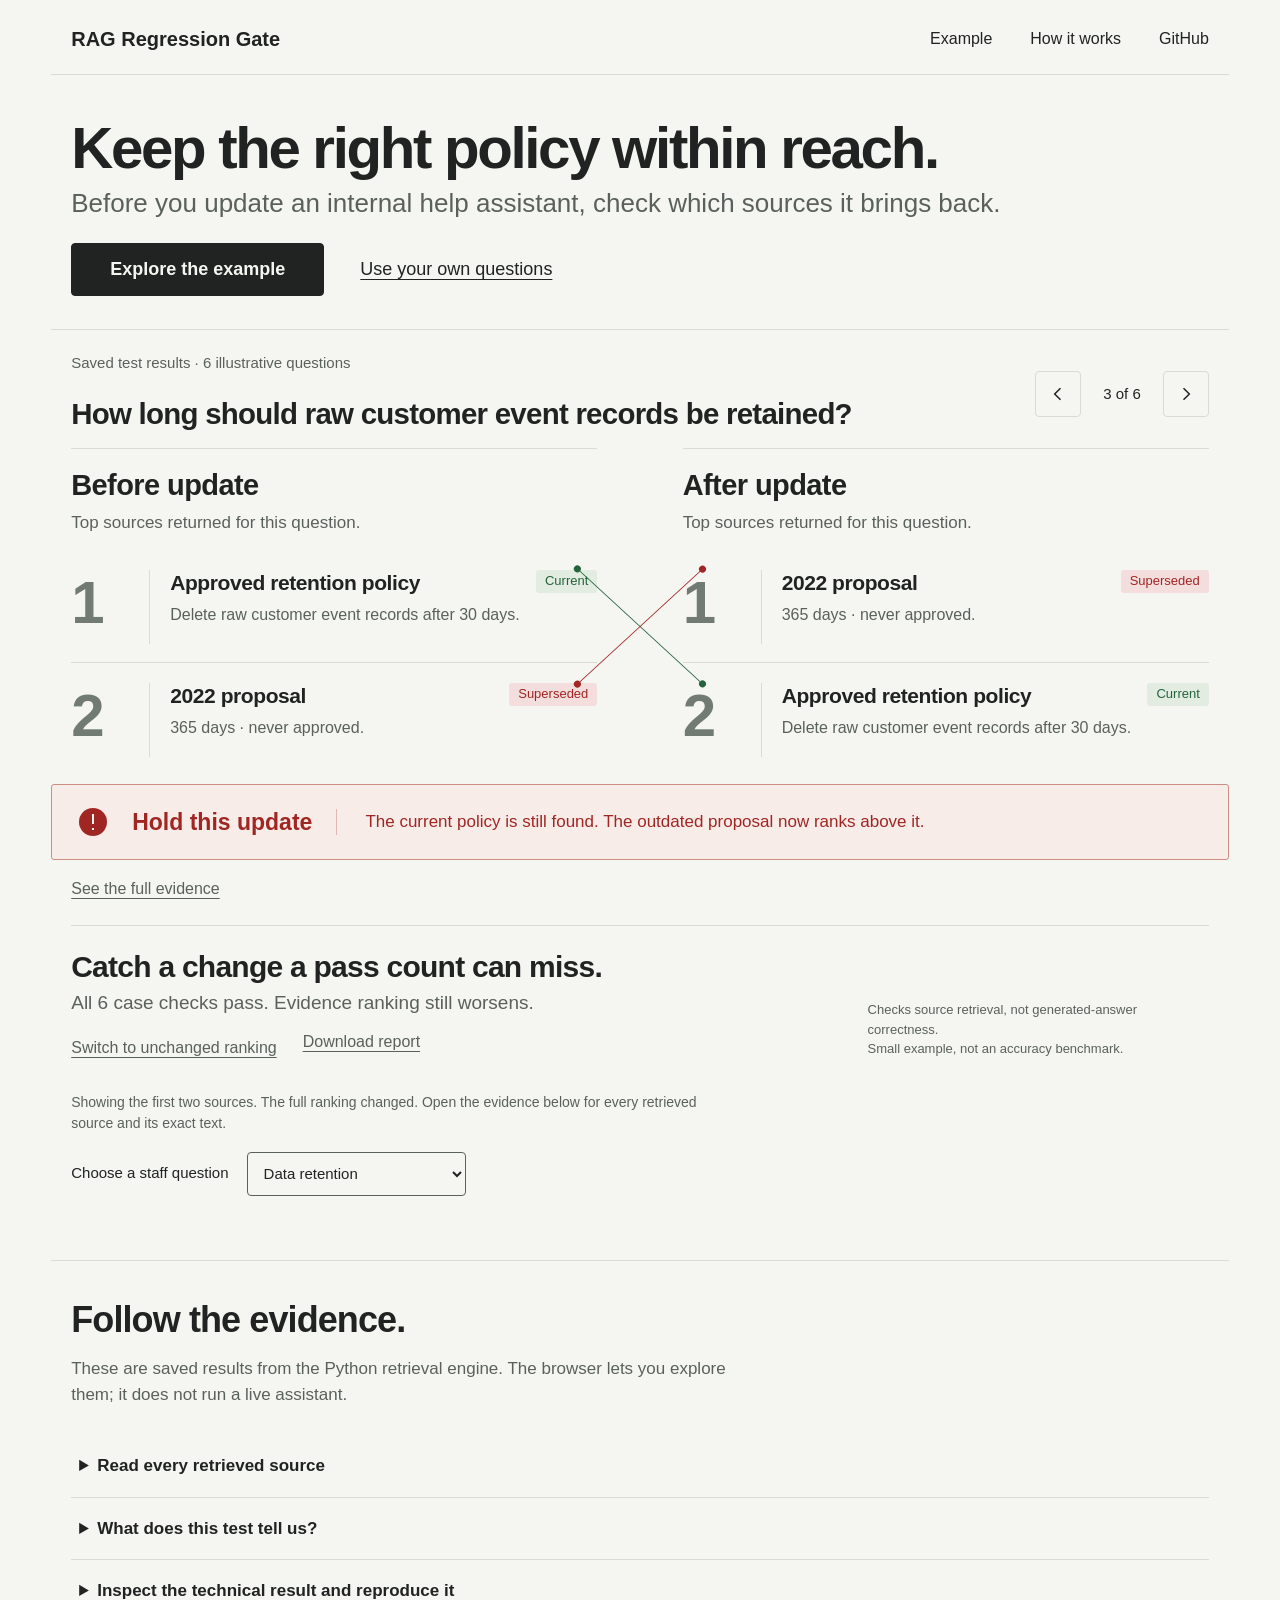
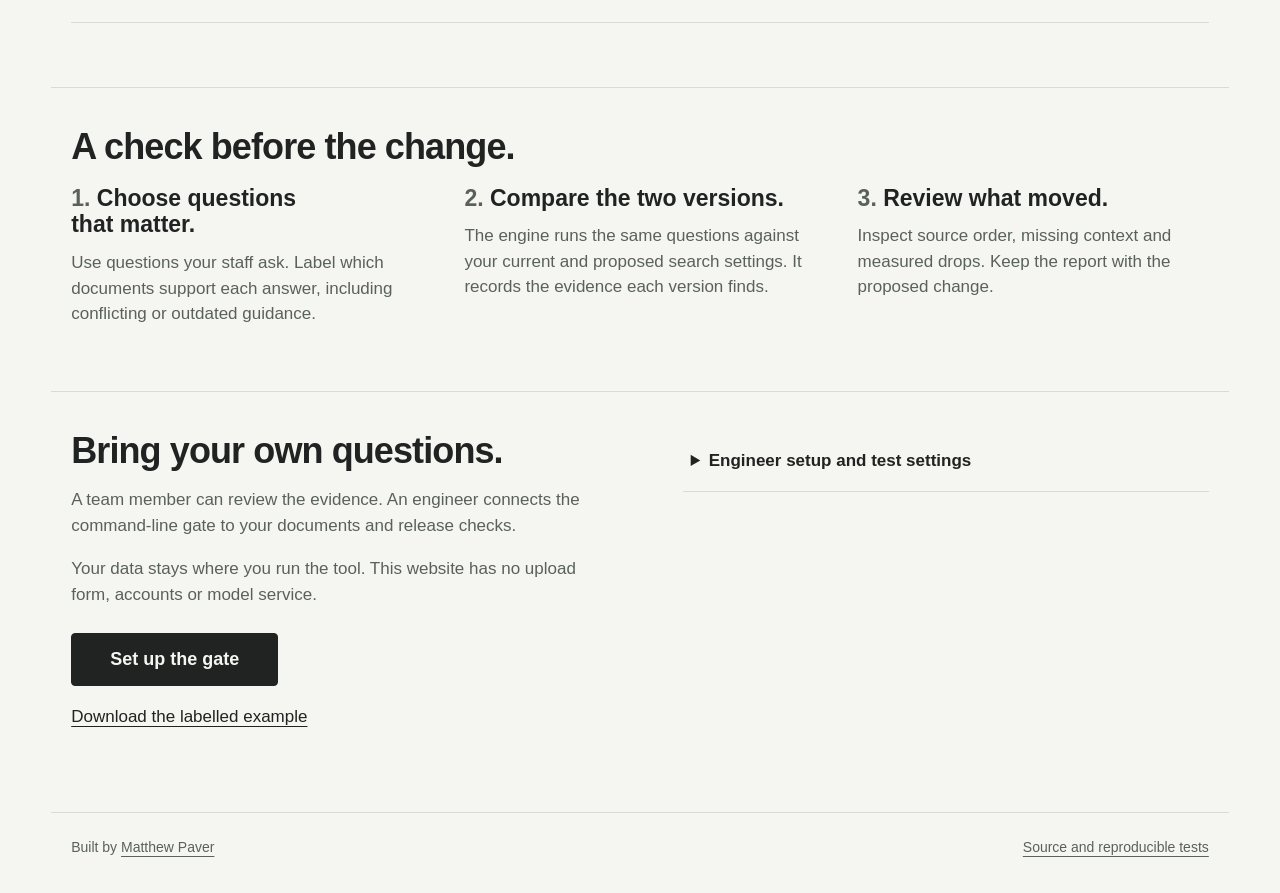
==== web/index.html @ 0b0818a4 "feat: add a plain-language retrieval evidence explorer" ====
<!doctype html>
<html lang="en-GB">
<head>
  <meta charset="utf-8">
  <meta name="viewport" content="width=device-width, initial-scale=1">
  <meta name="description" content="Check which policy sources an internal help assistant retrieves before an update. Explore real, reproducible regression evidence.">
  <meta http-equiv="Content-Security-Policy" content="default-src 'self'; script-src 'self'; style-src 'self'; img-src 'self' data:; connect-src 'self'; object-src 'none'; base-uri 'none'">
  <title>RAG Regression Gate: Keep the right policy within reach</title>
  <link rel="stylesheet" href="product.css">
  <script src="product.js" defer></script>
</head>
<body>
<a class="skip" href="#example">Skip to example</a>
<header class="masthead shell"><a class="brand" href="./">RAG Regression Gate</a><nav aria-label="Main"><a href="#example">Example</a><a href="#how">How it works</a><a href="https://github.com/MatthewPaver/rag-retrieval-gate">GitHub</a></nav></header>
<main class="shell">
  <section class="intro" aria-labelledby="headline">
    <h1 id="headline">Keep the right policy within reach.</h1>
    <p>Before you update an internal help assistant, check which sources it brings back.</p>
    <div class="actions"><a class="primary" href="#example">Explore the example</a><a href="#your-questions">Use your own questions</a></div>
  </section>
  <section class="explorer" id="example" aria-labelledby="question">
    <p class="caption">Saved test results · 6 illustrative questions</p>
    <div class="question-heading"><h2 id="question" tabindex="-1">How long should raw customer event records be retained?</h2><div class="question-navigation"><button id="previous" aria-label="Previous question" disabled><svg viewBox="0 0 24 24" aria-hidden="true"><path d="m15 5-7 7 7 7"/></svg></button><span id="position">3 of 6</span><button id="next" aria-label="Next question" disabled><svg viewBox="0 0 24 24" aria-hidden="true"><path d="m9 5 7 7-7 7"/></svg></button></div></div>
    <div class="rankings">
      <section class="ranking" aria-labelledby="before-title"><h3 id="before-title">Before update</h3><p class="muted">Top sources returned for this question.</p><ol id="before-sources"><li><span class="rank" aria-hidden="true">1</span><div><div class="source-heading"><h4>Approved retention policy</h4><span class="source-state current">Current</span></div><p>Delete raw customer event records after 30 days.</p></div></li><li><span class="rank" aria-hidden="true">2</span><div><div class="source-heading"><h4>2022 proposal</h4><span class="source-state superseded">Superseded</span></div><p>365 days · never approved.</p></div></li></ol></section>
      <div class="rank-swap" aria-hidden="true"><span class="current-connector"></span><span class="old-connector"></span></div>
      <section class="ranking" aria-labelledby="after-title"><h3 id="after-title">After update</h3><p class="muted">Top sources returned for this question.</p><ol id="after-sources"><li><span class="rank" aria-hidden="true">1</span><div><div class="source-heading"><h4>2022 proposal</h4><span class="source-state superseded">Superseded</span></div><p>365 days · never approved.</p></div></li><li><span class="rank" aria-hidden="true">2</span><div><div class="source-heading"><h4>Approved retention policy</h4><span class="source-state current">Current</span></div><p>Delete raw customer event records after 30 days.</p></div></li></ol></section>
    </div>
    <div class="decision" id="decision"><svg class="decision-icon" viewBox="0 0 30 30" aria-hidden="true"><circle cx="15" cy="15" r="14"/><path d="M15 7v10m0 4v2"/></svg><strong id="verdict">Hold this update</strong><p id="consequence">The current policy is still found. The outdated proposal now ranks above it.</p></div>
    <a class="evidence-link" href="#evidence">See the full evidence</a>
    <div class="closing"><div><h2>Catch a change a pass count can miss.</h2><p id="case-summary">All 6 case checks pass. Evidence ranking still worsens.</p><div class="closing-actions"><button id="switch-result" class="text-button" hidden disabled>Switch to unchanged ranking</button><a id="download" href="comparison.json" download>Download report</a></div></div><p class="boundary">Checks source retrieval, not generated-answer correctness.<br>Small example, not an accuracy benchmark.</p></div>
    <p id="load-error" class="error" role="status" hidden>Interactive results could not load. Read the saved report below, or reload this page.</p>
    <p id="announcement" class="sr-only" role="status" aria-live="polite"></p>
    <noscript><p>JavaScript is off. The example above remains readable. <a href="report.html">Open all six questions in the offline report</a>.</p></noscript>
    <p id="question-note" class="question-note">Showing the first two sources. Open the evidence below for every retrieved source and its exact text.</p>
    <div id="question-picker" class="question-picker" hidden><label for="question-select">Choose a staff question</label><select id="question-select"><option value="0">Parental leave</option><option value="1">Production credentials</option><option value="2" selected>Data retention</option><option value="3">Customer refunds</option><option value="4">Expense claims</option><option value="5">Incident escalation</option></select></div>
  </section>
  <section class="evidence-section" id="evidence" aria-labelledby="evidence-heading">
    <h2 id="evidence-heading">Follow the evidence.</h2>
    <p>These are saved results from the Python retrieval engine. The browser lets you explore them; it does not run a live assistant.</p>
    <details id="source-details"><summary>Read every retrieved source</summary><div id="source-evidence" class="source-evidence"><section><h3>Before update · all 3 retrieved sources</h3><ol><li><h4>Approved retention policy</h4><p>The approved retention standard deletes raw customer event records after 30 days.</p><code>retention-current</code></li><li><h4>2022 proposal</h4><p>A superseded 2022 proposal suggested retaining raw customer event records for 365 days; it was never approved.</p><code>retention-superseded</code></li><li><h4>Annual leave requests</h4><p>Annual leave requests should normally be submitted 16 days before travel.</p><code>leave-hard-negative</code></li></ol></section><section><h3>After update · all 3 retrieved sources</h3><ol><li><h4>2022 proposal</h4><p>A superseded 2022 proposal suggested retaining raw customer event records for 365 days; it was never approved.</p><code>retention-superseded</code></li><li><h4>Approved retention policy</h4><p>The approved retention standard deletes raw customer event records after 30 days.</p><code>retention-current</code></li><li><h4>Annual leave requests</h4><p>Annual leave requests should normally be submitted 16 days before travel.</p><code>leave-hard-negative</code></li></ol></section></div></details>
    <details><summary>What does this test tell us?</summary><div class="detail-content"><p>The check asks whether labelled evidence is found and how highly it ranks. Finding the right policy somewhere in the results is different from putting it first.</p><p>This example compares 11 illustrative documents and 6 questions. It uses a 0.02 absolute drop threshold with the statistical significance check off. That makes it a small smoke test, not an accuracy benchmark.</p><p>A pass means no regression was detected under these settings. It does not prove an improvement, a safe release or correct generated answers. The existing refund result already puts an ended pilot first.</p></div></details>
    <details><summary>Inspect the technical result and reproduce it</summary><div class="detail-content"><p>Candidate: <code id="run-name">candidate-chunk-12</code>. Top 3 retrieved sources per question.</p><div id="metric-summary"><p>Rank of the first relevant source (MRR): 0.9167 before, 0.8333 after. fail.</p><p>Quality of the source order (nDCG): 0.9385 before, 0.8770 after. fail.</p></div><p>The full report includes every metric, case check, configuration, source fingerprint and recorded resource cost. Cost is reported, not gated.</p><a id="full-report" href="report.html">Open the full offline report</a><p>From an installed checkout, reproduce the selected result:</p><pre><code id="reproduce">rag-gate gate --dataset fixtures/policies.json --k 3 --baseline configs/baseline.json --candidate configs/candidate-chunk-12.json --no-bootstrap --output reports/comparison.json --html reports/report.html</code></pre><p>Reports are unsigned. Content fingerprints identify recorded inputs; they do not prove authorship. Use evidence from a trusted run.</p></div></details>
  </section>
  <section class="how" id="how" aria-labelledby="how-heading"><h2 id="how-heading">A check before the change.</h2><ol><li><h3>Choose questions that matter.</h3><p>Use questions your staff ask. Label which documents support each answer, including conflicting or outdated guidance.</p></li><li><h3>Compare the two versions.</h3><p>The engine runs the same questions against your current and proposed search settings. It records the evidence each version finds.</p></li><li><h3>Review what moved.</h3><p>Inspect source order, missing context and measured drops. Keep the report with the proposed change.</p></li></ol></section>
  <section class="own-questions" id="your-questions" aria-labelledby="own-heading"><div><h2 id="own-heading">Bring your own questions.</h2><p>A team member can review the evidence. An engineer connects the command-line gate to your documents and release checks.</p><p>Your data stays where you run the tool. This website has no upload form, accounts or model service.</p><a class="primary" href="https://github.com/MatthewPaver/rag-retrieval-gate#quickstart">Set up the gate</a><a class="fixture-link" href="policies.json" download>Download the labelled example</a></div><details><summary>Engineer setup and test settings</summary><div class="detail-content"><p>Clone the repository and run these commands from its root:</p><pre><code>python -m pip install -e .
rag-gate gate --dataset fixtures/policies.json --k 3 \
  --baseline configs/baseline.json \
  --candidate configs/candidate-chunk-12.json \
  --no-bootstrap --output reports/comparison.json \
  --html reports/report.html</code></pre><p>The deliberate regression returns exit 1. Replace the fixture with your labelled questions and documents, and choose the configs before testing. Do not tune on the test questions.</p><p>For a representative evaluation, remove <code>--no-bootstrap</code>. The default gate requires both a drop over 0.02 and a paired 95% bootstrap interval excluding zero. Invalid or incomparable input gives no verdict and exit 2.</p><p>Core retrieval uses Python’s standard library. Optional dense models require separate installation and explicit permission to download.</p></div></details></section>
</main>
<footer class="shell footer"><span>Built by <a href="https://matthewpaver.github.io/">Matthew Paver</a></span><a href="https://github.com/MatthewPaver/rag-retrieval-gate">Source and reproducible tests</a></footer>
</body>
</html>
---- web/product.css ----
/* Hallmark · redesign · custom paper and ink source review */
/* Hallmark · waive 71 · approved comparison groups · the staff question sits with its result navigator above two source columns, as approved. */
/* Critique: preserve approved comparison;
   improve field contrast and disabled states. */
/* Hallmark · waive 24b · measured approved composition · source ranks and surrounding space follow the approved comparison. */
:root{
  color-scheme:light;
  --paper:#f5f6f2;
  --ink:#202321;
  --muted:#5a615b;
  --line:#d7dcd5;
  --red:#a02623;
  --green:#25633b;
  --red-paper:#f8ece9;
  --green-paper:#e2ece1;
  --r-headline-font:64px;
  --r-question-font:34px;
  --page-width:1469px;
  --selection:#d6e4d1;
  --hover-ink:#384139;
  --hover-paper:#e7ebe4;
  --rank-ink:#727b73;
  --old-paper:#f4dedd;
  --fail-edge:#cc8d82;
  --fail-divider:#dcb9b1;
  --neutral-paper:#e7eae3;
  --pass-paper:#e9f0e6;
  --pass-edge:#91b08a;
  --pass-divider:#b9cfb2;
  --code-paper:#e9ece5;
  --body-font:Arial,Helvetica,sans-serif;
  --code-font:ui-monospace,SFMono-Regular,Consolas,monospace}

*{
  box-sizing:border-box}
html{
  scroll-behavior:smooth;
  scroll-padding-top:24px}
body{
  margin:0;
  background:var(--paper);
  color:var(--ink);
  font:17px/1.5 var(--body-font);
  -webkit-font-smoothing:antialiased}
::selection{
  background:var(--selection);
  color:var(--ink)}
a{
  color:inherit;
  text-underline-offset:4px;
  text-decoration-thickness:1px}
a:hover,.text-button:hover{
  color:var(--red)}
button,a,summary{
  touch-action:manipulation}
button{
  font:inherit;
  color:inherit;
  cursor:pointer}
button:disabled{
  background:var(--neutral-paper);
  color:var(--muted);
  cursor:not-allowed}
button:focus-visible,a:focus-visible,summary:focus-visible,select:focus-visible{
  outline:3px solid var(--green);
  outline-offset:5px}
h1,h2,h3,h4,p{
  margin:0}
h1,h2,h3{
  line-height:1.16;
  text-wrap:balance}
button svg{
  width:20px;
  height:20px;
  fill:none;
  stroke:currentColor;
  stroke-width:1.8}
.shell{
  width:92%;
  max-width:1350px;
  margin-inline:auto}
.masthead{
  height:75px;
  display:flex;
  align-items:flex-start;
  padding:24px 20px 0;
  justify-content:space-between;
  border-bottom:1px solid var(--line)}
.brand{
  font-size:20px;
  font-weight:700;
  text-decoration:none}
.masthead nav{
  display:flex;
  gap:38px;
  font-size:16px;
  padding-top:3px}
.masthead nav a{
  text-decoration:none}
.intro{
  padding:42px 20px 33px;
  border-bottom:1px solid var(--line)}
h1{
  font-size:clamp(40px,4.55vw,var(--r-headline-font));
  font-weight:700;
  letter-spacing:-.04em;
  line-height:1.08}
.intro>p{
  color:var(--muted);
  font-size:26px;
  margin-top:5px;
  line-height:1.4}
.actions{
  display:flex;
  align-items:center;
  gap:36px;
  margin-top:22px}
.primary{
  display:inline-flex;
  min-height:52px;
  align-items:center;
  justify-content:center;
  background:var(--ink);
  color:var(--paper);
  padding:12px 38px;
  border:1px solid var(--ink);
  border-radius:4px;
  font-size:18px;
  font-weight:700;
  text-decoration:none}
.primary:hover{
  background:var(--hover-ink);
  color:var(--paper)}
.explorer{
  padding:22px 20px 0}
.caption{
  font-size:15px;
  color:var(--muted);
  margin-bottom:16px}
.question-heading{
  position:relative;
  display:flex;
  align-items:center;
  justify-content:space-between;
  gap:24px;
  margin-bottom:11px}
.question-heading h2{
  font-size:clamp(24px,2.3vw,var(--r-question-font));
  letter-spacing:-.025em;
  max-width:1050px}
.question-navigation{
  flex-shrink:0;
  display:flex;
  align-items:center;
  gap:22px;
  font-size:15px;
  transform:translateY(-20px)}
.question-navigation[hidden]{
  display:none}
.question-navigation button{
  width:46px;
  height:46px;
  border:1px solid var(--line);
  background:transparent;
  border-radius:4px;
  display:grid;
  place-items:center}
.question-navigation button:hover{
  background:var(--hover-paper)}
.rankings{
  position:relative;
  display:grid;
  grid-template-columns:1fr 1fr;
  gap:7.5%}
.ranking{
  border-top:1px solid var(--line);
  padding-top:20px;
  min-width:0}
.ranking h3{
  font-size:29px;
  letter-spacing:-.02em;
  margin-bottom:8px}
.muted{
  color:var(--muted)}
.ranking ol{
  list-style:none;
  padding:0;
  margin:14px 0 0}
.ranking li{
  display:grid;
  grid-template-columns:58px minmax(0,1fr);
  gap:20px;
  align-items:start;
  min-height:112px;
  padding:20px 0 16px}
.ranking li+li{
  border-top:1px solid var(--line)}
.rank{
  font-size:60px;
  font-weight:700;
  color:var(--rank-ink);
  line-height:1.1;
  font-variant-numeric:tabular-nums}
.ranking li>div{
  border-left:1px solid var(--line);
  padding-left:20px;
  min-height:74px}
.source-heading{
  display:flex;
  gap:12px;
  align-items:start;
  justify-content:space-between}
.source-heading h4{
  font-size:21px;
  line-height:1.25;
  letter-spacing:-.02em}
.source-state{
  font-size:13px;
  padding:3px 9px;
  border-radius:3px;
  white-space:nowrap;
  line-height:1.3}
.current{
  color:var(--green);
  background:var(--green-paper)}
.superseded{
  color:var(--red);
  background:var(--old-paper)}
.source-heading+p{
  color:var(--muted);
  margin-top:7px;
  font-size:16px;
  max-width:48ch}
.rank-swap{
  position:absolute;
  left:42.7%;
  top:100px;
  width:12%;
  height:160px;
  overflow:visible;
  pointer-events:none}
.rank-swap path{
  fill:none;
  stroke-width:1}
.old-line{
  stroke:var(--red)}
.current-line{
  stroke:var(--green)}
.old-dot{
  fill:var(--red)}
.current-dot{
  fill:var(--green)}
.decision{
  display:flex;
  align-items:center;
  gap:28px;
  padding:20px 26px;
  border:1px solid var(--fail-edge);
  background:var(--red-paper);
  color:var(--red);
  min-height:76px;
  border-radius:3px;
  margin:10px -20px 0}
.decision strong{
  font-size:23px;
  white-space:nowrap}
.decision p{
  border-left:1px solid var(--fail-divider);
  padding-left:28px}
.evidence-link{
  display:inline-block;
  margin:17px 0 24px;
  color:var(--muted);
  font-size:16px}
.closing{
  border-top:1px solid var(--line);
  padding-top:24px;
  display:flex;
  justify-content:space-between;
  align-items:end;
  gap:40px}
.closing h2{
  font-size:30px;
  letter-spacing:-.025em}
.closing p{
  color:var(--muted);
  margin-top:4px;
  font-size:19px}
.closing-actions{
  display:flex;
  flex-wrap:wrap;
  gap:26px;
  margin-top:12px;
  font-size:16px;
  color:var(--muted)}
.text-button{
  background:none;
  border:0;
  padding:0;
  text-decoration:underline;
  text-underline-offset:4px}
.closing .boundary{
  font-size:13px;
  line-height:1.5;
  flex:0 0 30%}
.footer{
  display:flex;
  justify-content:space-between;
  border-top:1px solid var(--line);
  margin-top:50px;
  padding:24px 20px 35px;
  font-size:14px;
  color:var(--muted)}
[hidden]{
  display:none!important}
.skip{
  position:fixed;
  left:20px;
  top:-100px;
  z-index:5;
  background:var(--ink);
  color:var(--paper);
  padding:12px}
.skip:focus{
  top:12px}
.sr-only{
  position:absolute;
  width:1px;
  height:1px;
  overflow:hidden;
  clip-path:inset(50%);
  white-space:nowrap}
.error{
  margin-top:24px;
  color:var(--red)}


.decision-icon{
  width:30px;
  height:30px;
  flex:0 0 30px;
  fill:var(--red)}
.decision-icon path{
  stroke:var(--paper);
  stroke-width:2;
  fill:none}
.decision{
  gap:24px}
.question-navigation button:disabled{
  background:var(--neutral-paper);
  color:var(--muted);
  cursor:not-allowed}
.actions>a:not(.primary){
  font-size:18px}


.rank-swap{
  top:120px;
  height:116px;
  width:126px;
  left:calc(50% - 63px)}
.rank-swap span{
  position:absolute;
  left:0;
  top:0;
  width:171px;
  height:1px;
  transform-origin:left center;
  background:var(--green);
  transform:rotate(42.6deg)}
.rank-swap .old-connector{
  top:116px;
  transform:rotate(-42.6deg);
  background:var(--red)}
.rank-swap span::before,.rank-swap span::after{
  content:"";
  position:absolute;
  width:7px;
  height:7px;
  border-radius:50%;
  background:inherit;
  top:-3px}
.rank-swap span::before{
  left:-3px}
.rank-swap span::after{
  right:-3px}

.question-note{
  font-size:14px;
  color:var(--muted);
  max-width:85ch;
  margin-top:26px}
.question-picker{
  display:flex;
  gap:18px;
  align-items:center;
  margin-top:18px;
  font-size:15px}
.question-picker select{
  font:inherit;
  color:var(--ink);
  background:var(--paper);
  border:1px solid var(--muted);
  border-radius:4px;
  padding:10px 36px 10px 12px;
  max-width:100%;
  min-height:44px}
.context,.other{
  color:var(--muted);
  background:var(--neutral-paper)}
.no-regression{
  color:var(--green);
  background:var(--pass-paper);
  border-color:var(--pass-edge)}
.no-regression .decision-icon{
  fill:var(--green)}
.no-regression p{
  border-color:var(--pass-divider)}
.evidence-section,.how,.own-questions{
  margin-top:64px;
  padding:38px 20px 0;
  border-top:1px solid var(--line)}
.evidence-section>h2,.how>h2,.own-questions h2{
  font-size:36px;
  letter-spacing:-.025em;
  margin-bottom:16px}
.evidence-section>p{
  max-width:72ch;
  color:var(--muted);
  margin-bottom:28px}
details{
  border-block-end:1px solid var(--line)}
summary{
  cursor:pointer;
  min-height:60px;
  display:list-item;
  padding:18px 8px;
  font-weight:700}
summary:hover{
  color:var(--green)}
details[open]>summary{
  color:var(--green)}
.detail-content{
  padding:0 8px 26px;
  max-width:90ch}
.detail-content p+p,.detail-content p+a,.detail-content a+p{
  margin-top:18px}
.detail-content p{
  max-width:75ch}
.source-evidence{
  display:grid;
  grid-template-columns:1fr 1fr;
  gap:7.5%;
  padding:8px 8px 28px}
.source-evidence h3{
  font-size:21px}
.source-evidence ol{
  padding-left:26px}
.source-evidence li{
  padding:12px 0 18px;
  border-top:1px solid var(--line)}
.source-evidence h4{
  font-size:18px;
  margin-bottom:8px}
.source-evidence code{
  display:block;
  font-size:13px;
  color:var(--muted);
  margin-top:8px;
  overflow-wrap:anywhere}
pre{
  background:var(--code-paper);
  padding:20px;
  overflow:auto;
  font-size:14px;
  margin-block:18px;
  max-width:100%;
  border:1px solid var(--line);
  border-radius:3px}
code{
  font-family:var(--code-font)}
.how ol{
  display:grid;
  grid-template-columns:repeat(3,1fr);
  gap:42px;
  list-style:none;
  padding:0;
  counter-reset:steps}
.how li{
  counter-increment:steps}
.how h3{
  font-size:23px;
  margin-bottom:12px}
.how h3::before{
  content:counter(steps) '. ';
  color:var(--muted);
  font-variant-numeric:tabular-nums}
.how p,.own-questions p{
  color:var(--muted);
  max-width:65ch}
.own-questions{
  display:grid;
  grid-template-columns:1fr 1fr;
  gap:7.5%;
  padding-bottom:32px}
.own-questions p{
  margin-bottom:18px}
.own-questions .primary{
  margin-top:8px}
.fixture-link{
  display:block;
  margin-top:18px}
.own-questions details{
  align-self:start}
.own-questions .detail-content{
  padding-top:8px}
.own-questions details p{
  color:var(--ink)}
@media(prefers-reduced-motion:reduce){
  html{
  scroll-behavior:auto}
}
@media(min-width:1100px){
  .closing{
  align-items:start}
.closing .boundary{
  margin-top:50px}
}

@media(max-width:1100px){
  .masthead{
  padding-inline:4px}
.intro,.explorer{
  padding-inline:4px}
.intro>p{
  font-size:22px}
.question-heading{
  align-items:start;
  flex-wrap:wrap}
.question-heading h2{
  max-width:100%}
.question-navigation{
  transform:none;
  gap:18px}
.ranking h3{
  font-size:25px}
.source-heading{
  flex-wrap:wrap;
  gap:6px}
.source-heading h4{
  font-size:20px}
.rankings{
  gap:8%}
.rank-swap{
  display:none}
.decision{
  margin-inline:0}
.decision strong{
  font-size:20px}
.decision p{
  padding-left:18px}
.closing{
  flex-wrap:wrap;
  gap:16px}
.closing .boundary{
  flex-basis:100%}
.source-evidence{
  gap:36px}
.own-questions{
  grid-template-columns:1fr;
  gap:28px}
.how ol{
  gap:28px}
.evidence-section,.how,.own-questions{
  padding-inline:4px}
}

@media(max-width:650px){
  body{
  font-size:16px}
.shell{
  width:calc(100% - 36px)}
.masthead{
  height:auto;
  min-height:110px;
  display:block;
  padding-top:22px;
  padding-bottom:18px}
.brand{
  font-size:19px}
.masthead nav{
  gap:24px;
  margin-top:16px;
  font-size:14px}
.intro{
  padding-top:32px;
  padding-bottom:30px}
h1{
  font-size:40px;
  line-height:1.06}
.intro>p{
  font-size:19px;
  margin-top:16px;
  max-width:30ch}
.actions{
  gap:18px;
  align-items:start;
  flex-direction:column;
  margin-top:24px}
.primary{
  min-height:48px;
  padding:12px 22px;
  font-size:16px}
.actions>a:not(.primary){
  font-size:16px}
.explorer{
  padding-top:24px}
.caption{
  font-size:13px;
  max-width:36ch}
.question-heading{
  margin-bottom:24px;
  gap:16px}
.question-heading h2{
  font-size:26px;
  text-wrap:pretty}
.question-navigation{
  gap:24px}
.question-navigation button{
  width:44px;
  height:44px}
.rankings{
  grid-template-columns:1fr;
  gap:28px}
.ranking{
  padding-top:18px}
.ranking h3{
  font-size:25px}
.ranking>.muted{
  font-size:14px}
.ranking li{
  grid-template-columns:36px minmax(0,1fr);
  gap:10px;
  padding-block:18px;
  min-height:110px}
.rank{
  font-size:44px}
.ranking li>div{
  padding-left:14px}
.source-heading h4{
  font-size:19px}
.source-state{
  font-size:12px}
.source-heading+p{
  font-size:15px}
.decision{
  display:grid;
  grid-template-columns:26px 1fr;
  gap:12px;
  padding:18px 14px;
  margin-top:26px}
.decision-icon{
  width:26px;
  height:26px}
.decision strong{
  font-size:21px;
  white-space:normal}
.decision p{
  grid-column:1/-1;
  border:0;
  padding:0;
  font-size:16px}
.evidence-link{
  margin-bottom:24px}
.closing{
  padding-top:24px}
.closing h2{
  font-size:27px}
.closing p{
  font-size:17px}
.closing .boundary{
  font-size:13px;
  line-height:1.6;
  margin-top:10px}
.closing-actions{
  gap:18px;
  font-size:15px}
.question-note{
  font-size:13px}
.question-picker{
  align-items:start;
  flex-direction:column;
  gap:8px}
.question-picker select{
  width:100%}
.evidence-section,.how,.own-questions{
  margin-top:44px;
  padding-top:28px}
.evidence-section>h2,.how>h2,.own-questions h2{
  font-size:30px}
.source-evidence{
  grid-template-columns:1fr;
  gap:22px;
  padding-inline:0}
.source-evidence h3{
  font-size:20px}
.source-evidence h4{
  font-size:17px}
.source-evidence li p{
  font-size:15px}
.how ol{
  grid-template-columns:1fr;
  gap:28px}
.how h3{
  font-size:22px}
.footer{
  display:block;
  padding:22px 4px 30px;
  font-size:13px}
.footer>a{
  display:inline-block;
  margin-top:12px}
summary{
  font-size:16px}
.detail-content{
  padding-inline:4px}
pre{
  font-size:12px;
  padding:14px}
}

@media(max-width:650px){
  .footer>span,.footer>a{
  display:block}
.footer>a{
  margin-top:14px}
}


html,body{
  overflow-x:clip}
h1,h2,h3{
  min-width:0;
  overflow-wrap:break-word}
button:active:not(:disabled),.primary:active{
  transform:translateY(1px)}
.text-button{
  min-height:36px;
  white-space:nowrap}


:root{caret-color:var(--ink);scrollbar-color:var(--muted) var(--paper)}
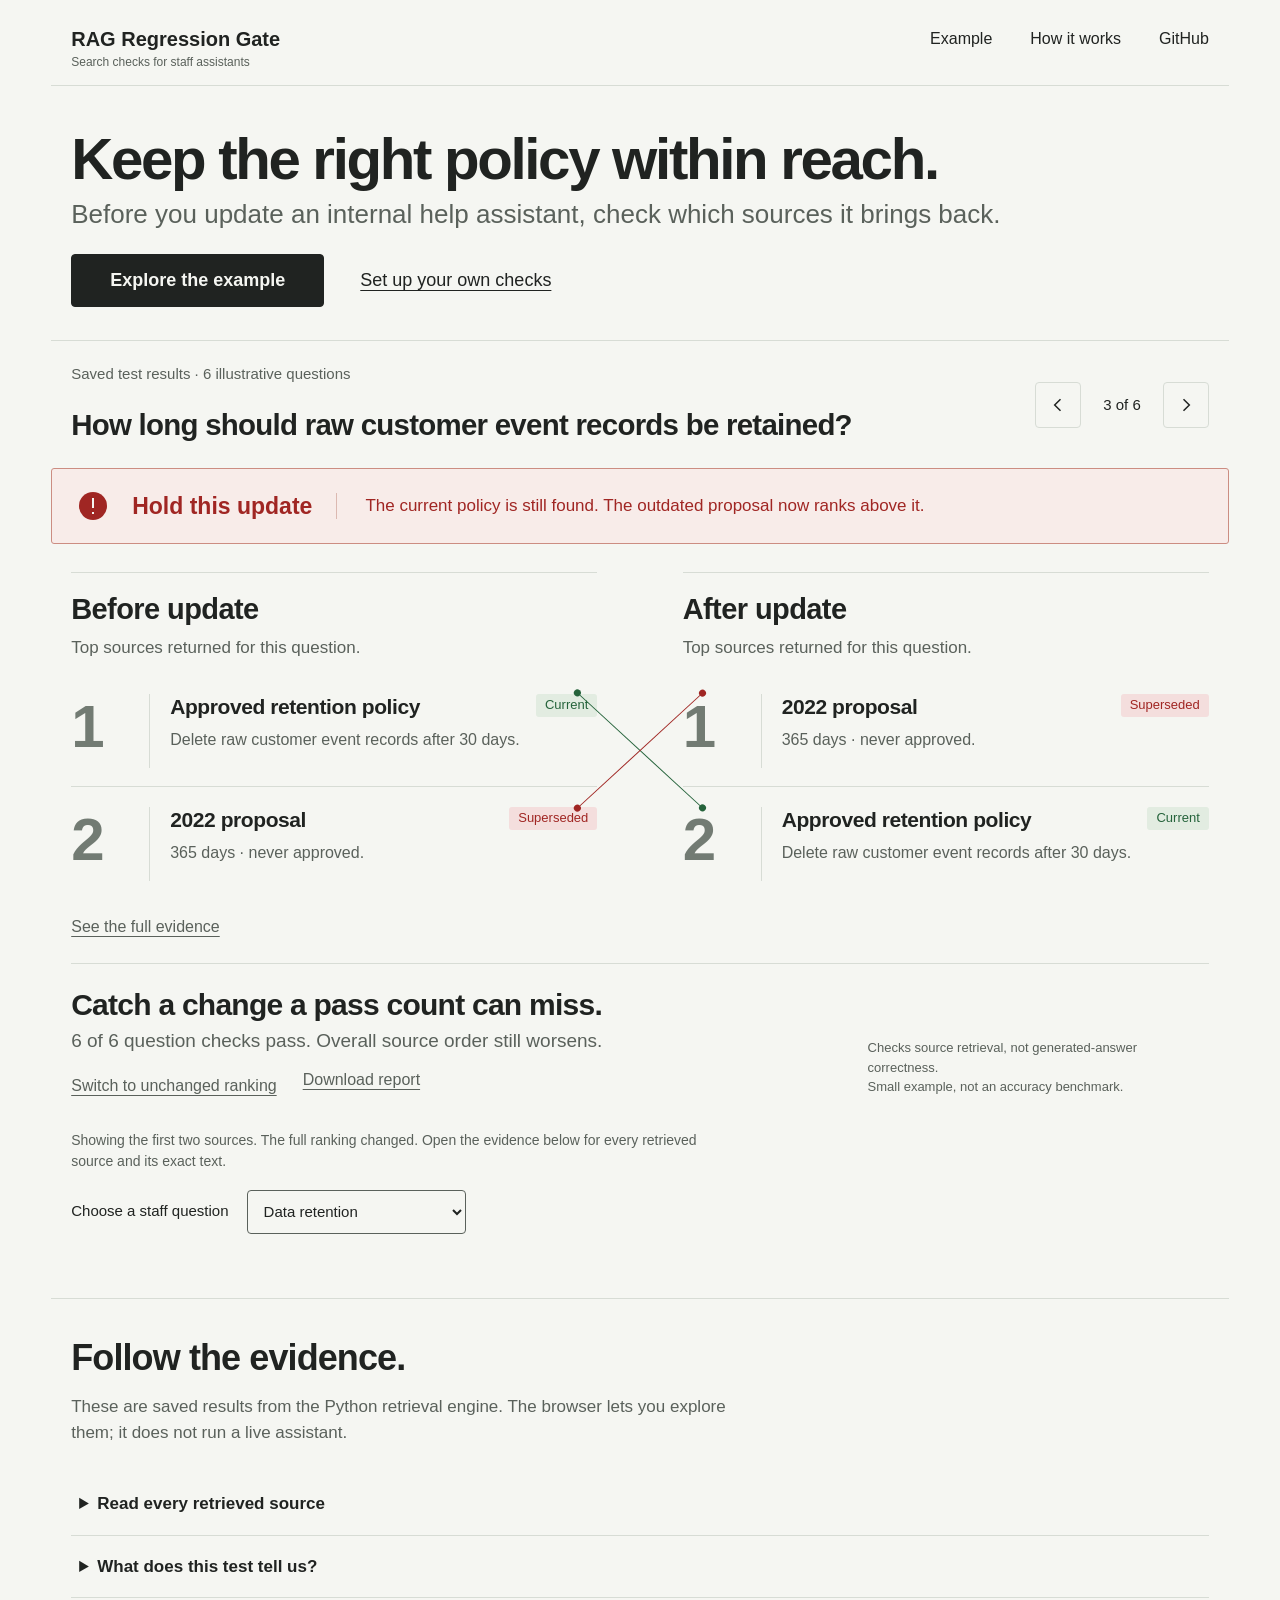
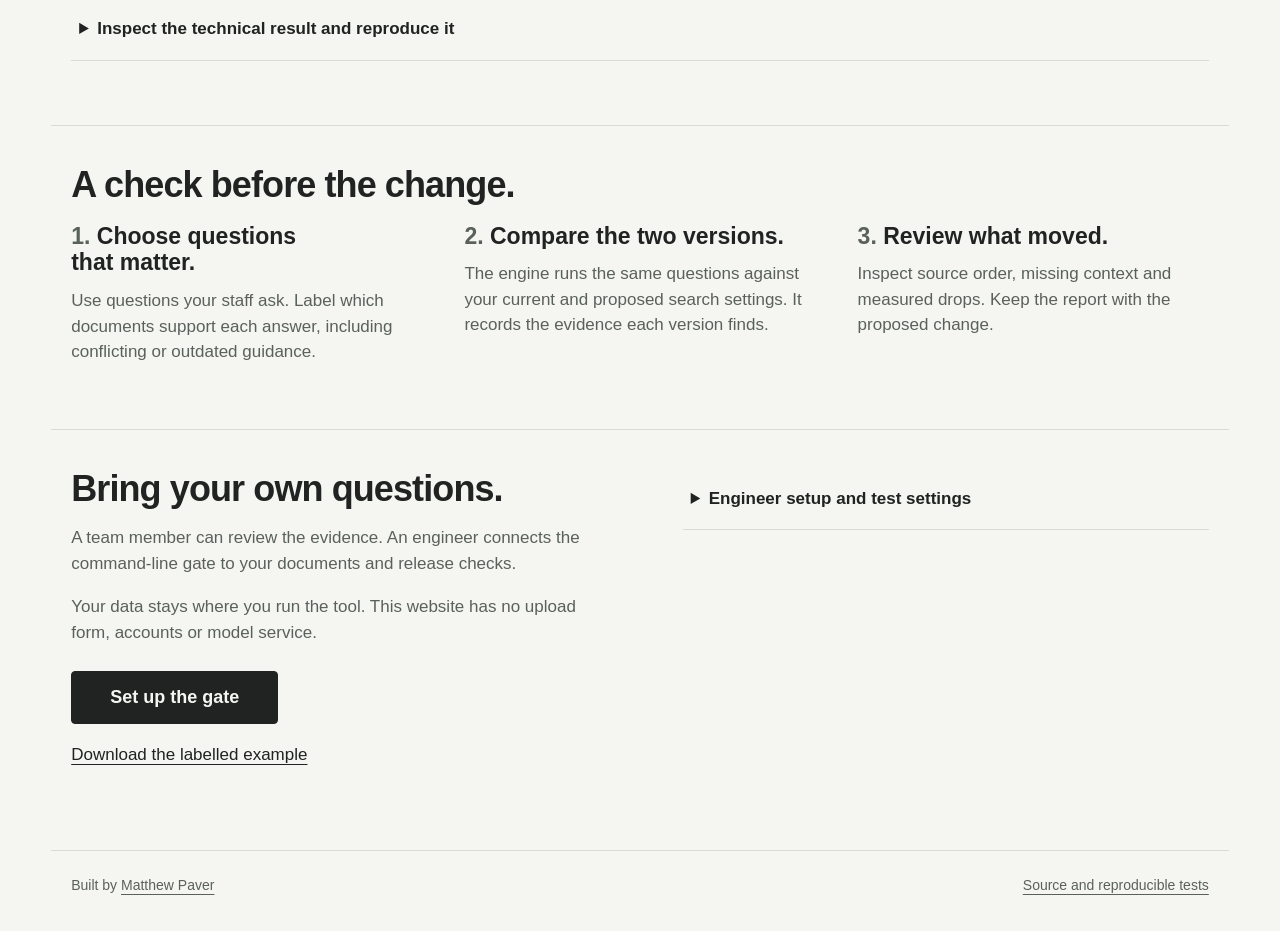
==== commit e87befc6: "fix: explain retrieval outcomes before source rankings" ====
--- a/web/index.html
+++ b/web/index.html
@@ -11,24 +11,25 @@
 </head>
 <body>
 <a class="skip" href="#example">Skip to example</a>
-<header class="masthead shell"><a class="brand" href="./">RAG Regression Gate</a><nav aria-label="Main"><a href="#example">Example</a><a href="#how">How it works</a><a href="https://github.com/MatthewPaver/rag-retrieval-gate">GitHub</a></nav></header>
+<header class="masthead shell"><a class="brand" href="./">RAG Regression Gate<span>Search checks for staff assistants</span></a><nav aria-label="Main"><a href="#example">Example</a><a href="#how">How it works</a><a href="https://github.com/MatthewPaver/rag-retrieval-gate">GitHub</a></nav></header>
 <main class="shell">
   <section class="intro" aria-labelledby="headline">
     <h1 id="headline">Keep the right policy within reach.</h1>
     <p>Before you update an internal help assistant, check which sources it brings back.</p>
-    <div class="actions"><a class="primary" href="#example">Explore the example</a><a href="#your-questions">Use your own questions</a></div>
+    <div class="actions"><a class="primary" href="#example">Explore the example</a><a href="#your-questions">Set up your own checks</a></div>
   </section>
   <section class="explorer" id="example" aria-labelledby="question">
     <p class="caption">Saved test results · 6 illustrative questions</p>
-    <div class="question-heading"><h2 id="question" tabindex="-1">How long should raw customer event records be retained?</h2><div class="question-navigation"><button id="previous" aria-label="Previous question" disabled><svg viewBox="0 0 24 24" aria-hidden="true"><path d="m15 5-7 7 7 7"/></svg></button><span id="position">3 of 6</span><button id="next" aria-label="Next question" disabled><svg viewBox="0 0 24 24" aria-hidden="true"><path d="m9 5 7 7-7 7"/></svg></button></div></div>
+    <div class="question-heading"><h2 id="question" tabindex="-1">How long should raw customer event records be retained?</h2><div class="question-navigation"><button id="previous" aria-label="Previous question" disabled><svg viewBox="0 0 24 24" aria-hidden="true"><path d="m15 5-7 7 7 7"/></svg></button><span id="position" aria-label="Question 3 of 6">3 of 6</span><button id="next" aria-label="Next question" disabled><svg viewBox="0 0 24 24" aria-hidden="true"><path d="m9 5 7 7-7 7"/></svg></button></div></div>
+    <div class="decision" id="decision"><svg class="decision-icon" viewBox="0 0 30 30" aria-hidden="true"><circle cx="15" cy="15" r="14"/><path id="decision-mark" d="M15 7v10m0 4v2"/></svg><strong id="verdict">Hold this update</strong><p id="consequence">The current policy is still found. The outdated proposal now ranks above it.</p></div>
     <div class="rankings">
       <section class="ranking" aria-labelledby="before-title"><h3 id="before-title">Before update</h3><p class="muted">Top sources returned for this question.</p><ol id="before-sources"><li><span class="rank" aria-hidden="true">1</span><div><div class="source-heading"><h4>Approved retention policy</h4><span class="source-state current">Current</span></div><p>Delete raw customer event records after 30 days.</p></div></li><li><span class="rank" aria-hidden="true">2</span><div><div class="source-heading"><h4>2022 proposal</h4><span class="source-state superseded">Superseded</span></div><p>365 days · never approved.</p></div></li></ol></section>
       <div class="rank-swap" aria-hidden="true"><span class="current-connector"></span><span class="old-connector"></span></div>
       <section class="ranking" aria-labelledby="after-title"><h3 id="after-title">After update</h3><p class="muted">Top sources returned for this question.</p><ol id="after-sources"><li><span class="rank" aria-hidden="true">1</span><div><div class="source-heading"><h4>2022 proposal</h4><span class="source-state superseded">Superseded</span></div><p>365 days · never approved.</p></div></li><li><span class="rank" aria-hidden="true">2</span><div><div class="source-heading"><h4>Approved retention policy</h4><span class="source-state current">Current</span></div><p>Delete raw customer event records after 30 days.</p></div></li></ol></section>
     </div>
-    <div class="decision" id="decision"><svg class="decision-icon" viewBox="0 0 30 30" aria-hidden="true"><circle cx="15" cy="15" r="14"/><path d="M15 7v10m0 4v2"/></svg><strong id="verdict">Hold this update</strong><p id="consequence">The current policy is still found. The outdated proposal now ranks above it.</p></div>
+
     <a class="evidence-link" href="#evidence">See the full evidence</a>
-    <div class="closing"><div><h2>Catch a change a pass count can miss.</h2><p id="case-summary">All 6 case checks pass. Evidence ranking still worsens.</p><div class="closing-actions"><button id="switch-result" class="text-button" hidden disabled>Switch to unchanged ranking</button><a id="download" href="comparison.json" download>Download report</a></div></div><p class="boundary">Checks source retrieval, not generated-answer correctness.<br>Small example, not an accuracy benchmark.</p></div>
+    <div class="closing"><div><h2 id="result-heading">Catch a change a pass count can miss.</h2><p id="case-summary">6 of 6 question checks pass. Overall source order still worsens.</p><div class="closing-actions"><button id="switch-result" class="text-button" hidden disabled>Switch to unchanged ranking</button><a id="download" href="comparison.json" download>Download report</a></div></div><p class="boundary">Checks source retrieval, not generated-answer correctness.<br>Small example, not an accuracy benchmark.</p></div>
     <p id="load-error" class="error" role="status" hidden>Interactive results could not load. Read the saved report below, or reload this page.</p>
     <p id="announcement" class="sr-only" role="status" aria-live="polite"></p>
     <noscript><p>JavaScript is off. The example above remains readable. <a href="report.html">Open all six questions in the offline report</a>.</p></noscript>
--- a/web/product.css
+++ b/web/product.css
@@ -750,3 +750,9 @@
 
 
 :root{caret-color:var(--ink);scrollbar-color:var(--muted) var(--paper)}
+
+/* Lead with the decision on phones and preserve the paired source comparison. */
+.brand span { display:block; font-size:12px; line-height:1.4; font-weight:400; color:var(--muted); }
+.masthead { height:auto; min-height:86px; padding-bottom:14px; gap:20px; }
+.decision { margin-top:20px; margin-bottom:28px; }
+@media(max-width:650px) { .masthead { min-height:116px; } .brand { max-width:210px; } }
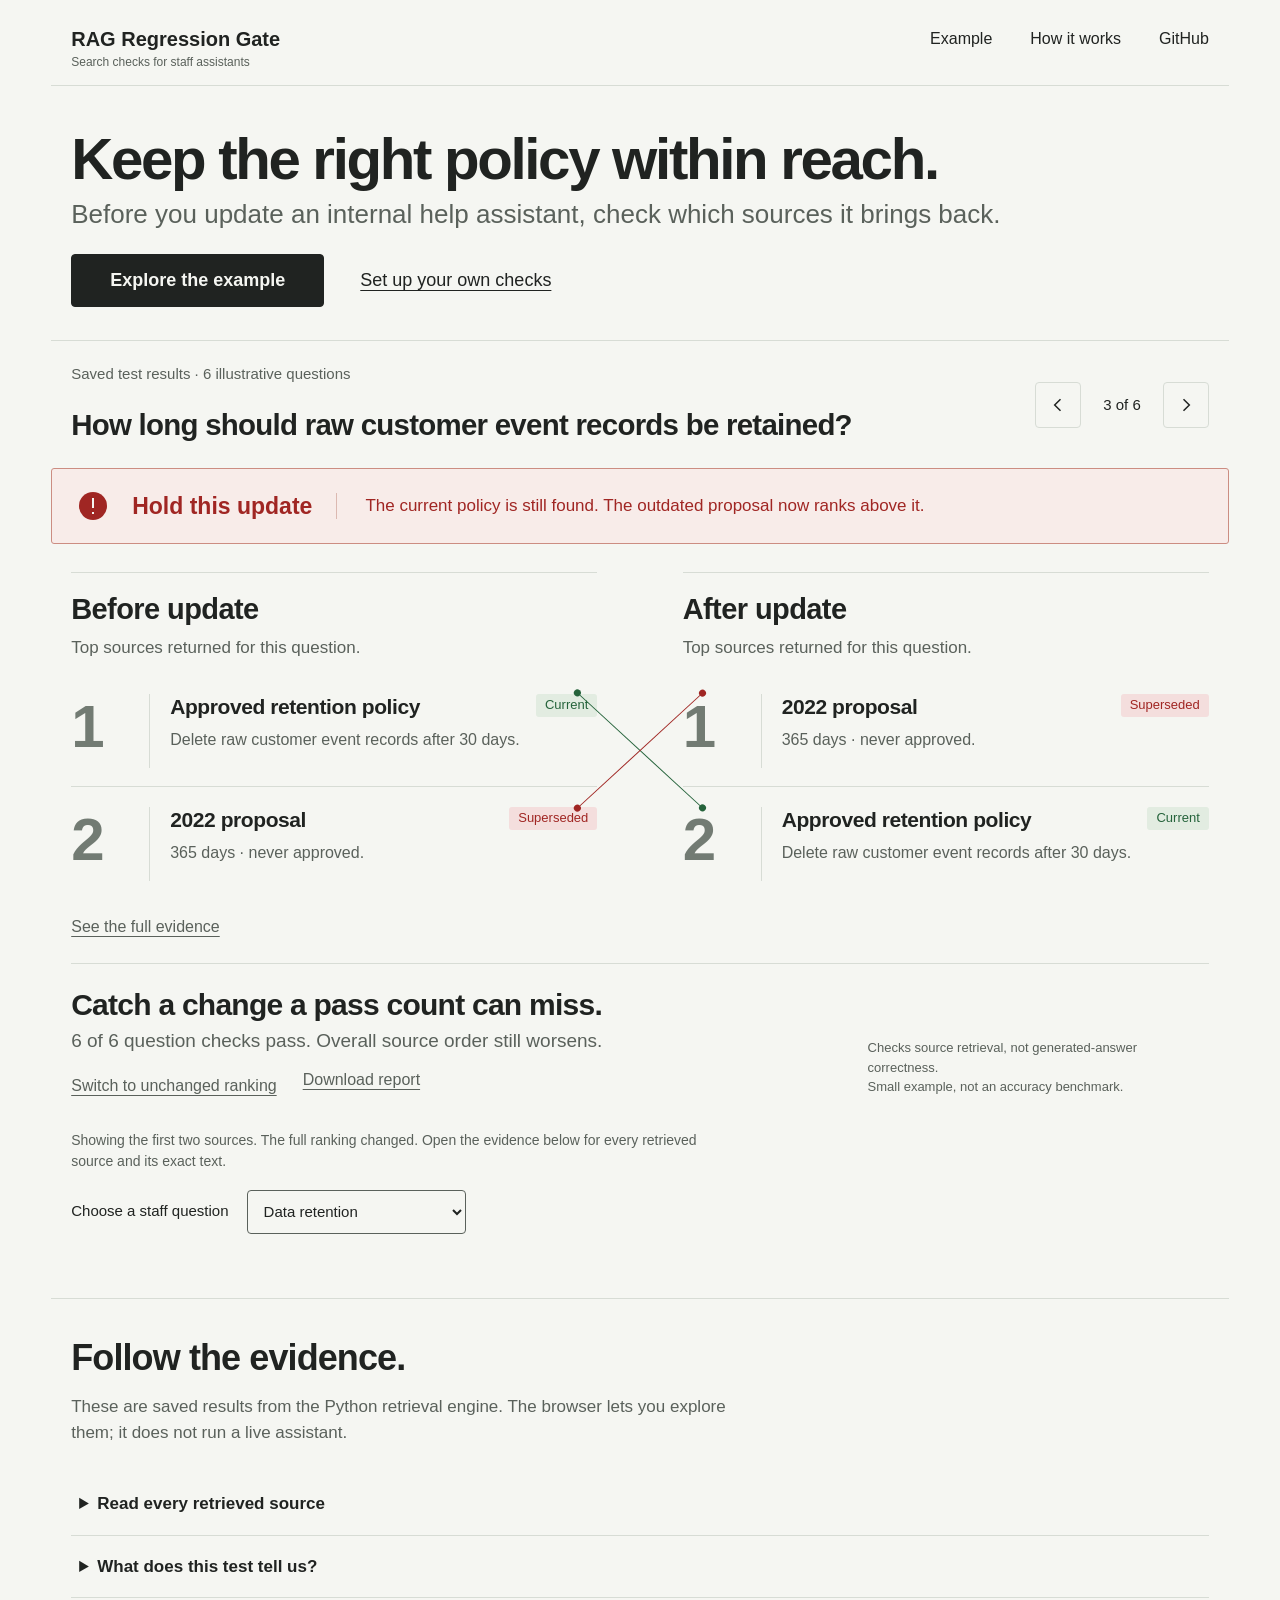
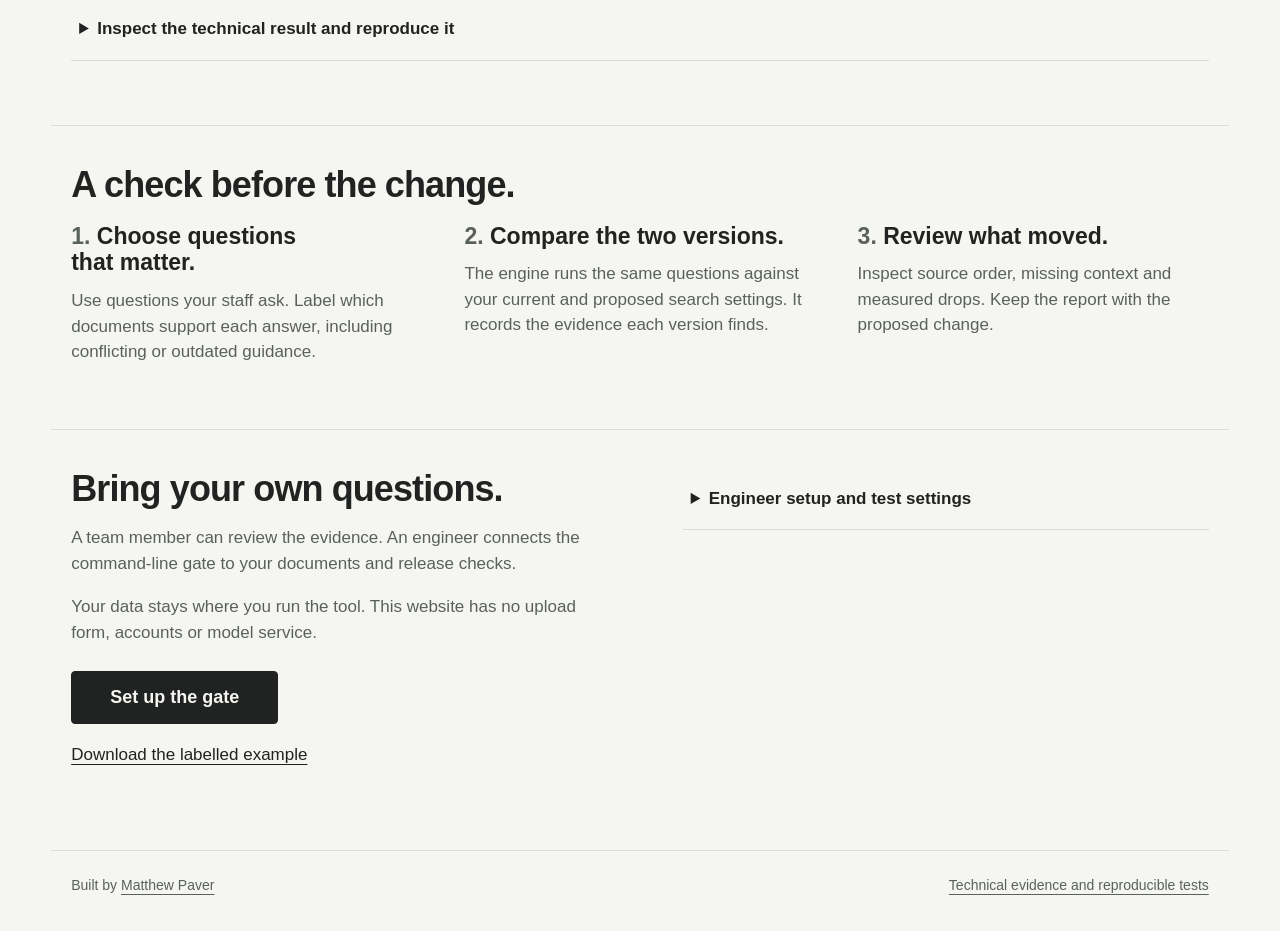
==== commit 71bc1f64: "docs: unify RAG Regression Gate naming and product entry" ====
--- a/web/index.html
+++ b/web/index.html
@@ -51,6 +51,6 @@
   --no-bootstrap --output reports/comparison.json \
   --html reports/report.html</code></pre><p>The deliberate regression returns exit 1. Replace the fixture with your labelled questions and documents, and choose the configs before testing. Do not tune on the test questions.</p><p>For a representative evaluation, remove <code>--no-bootstrap</code>. The default gate requires both a drop over 0.02 and a paired 95% bootstrap interval excluding zero. Invalid or incomparable input gives no verdict and exit 2.</p><p>Core retrieval uses Python’s standard library. Optional dense models require separate installation and explicit permission to download.</p></div></details></section>
 </main>
-<footer class="shell footer"><span>Built by <a href="https://matthewpaver.github.io/">Matthew Paver</a></span><a href="https://github.com/MatthewPaver/rag-retrieval-gate">Source and reproducible tests</a></footer>
+<footer class="shell footer"><span>Built by <a href="https://matthewpaver.github.io/">Matthew Paver</a></span><a href="https://github.com/MatthewPaver/rag-retrieval-gate#results">Technical evidence and reproducible tests</a></footer>
 </body>
 </html>
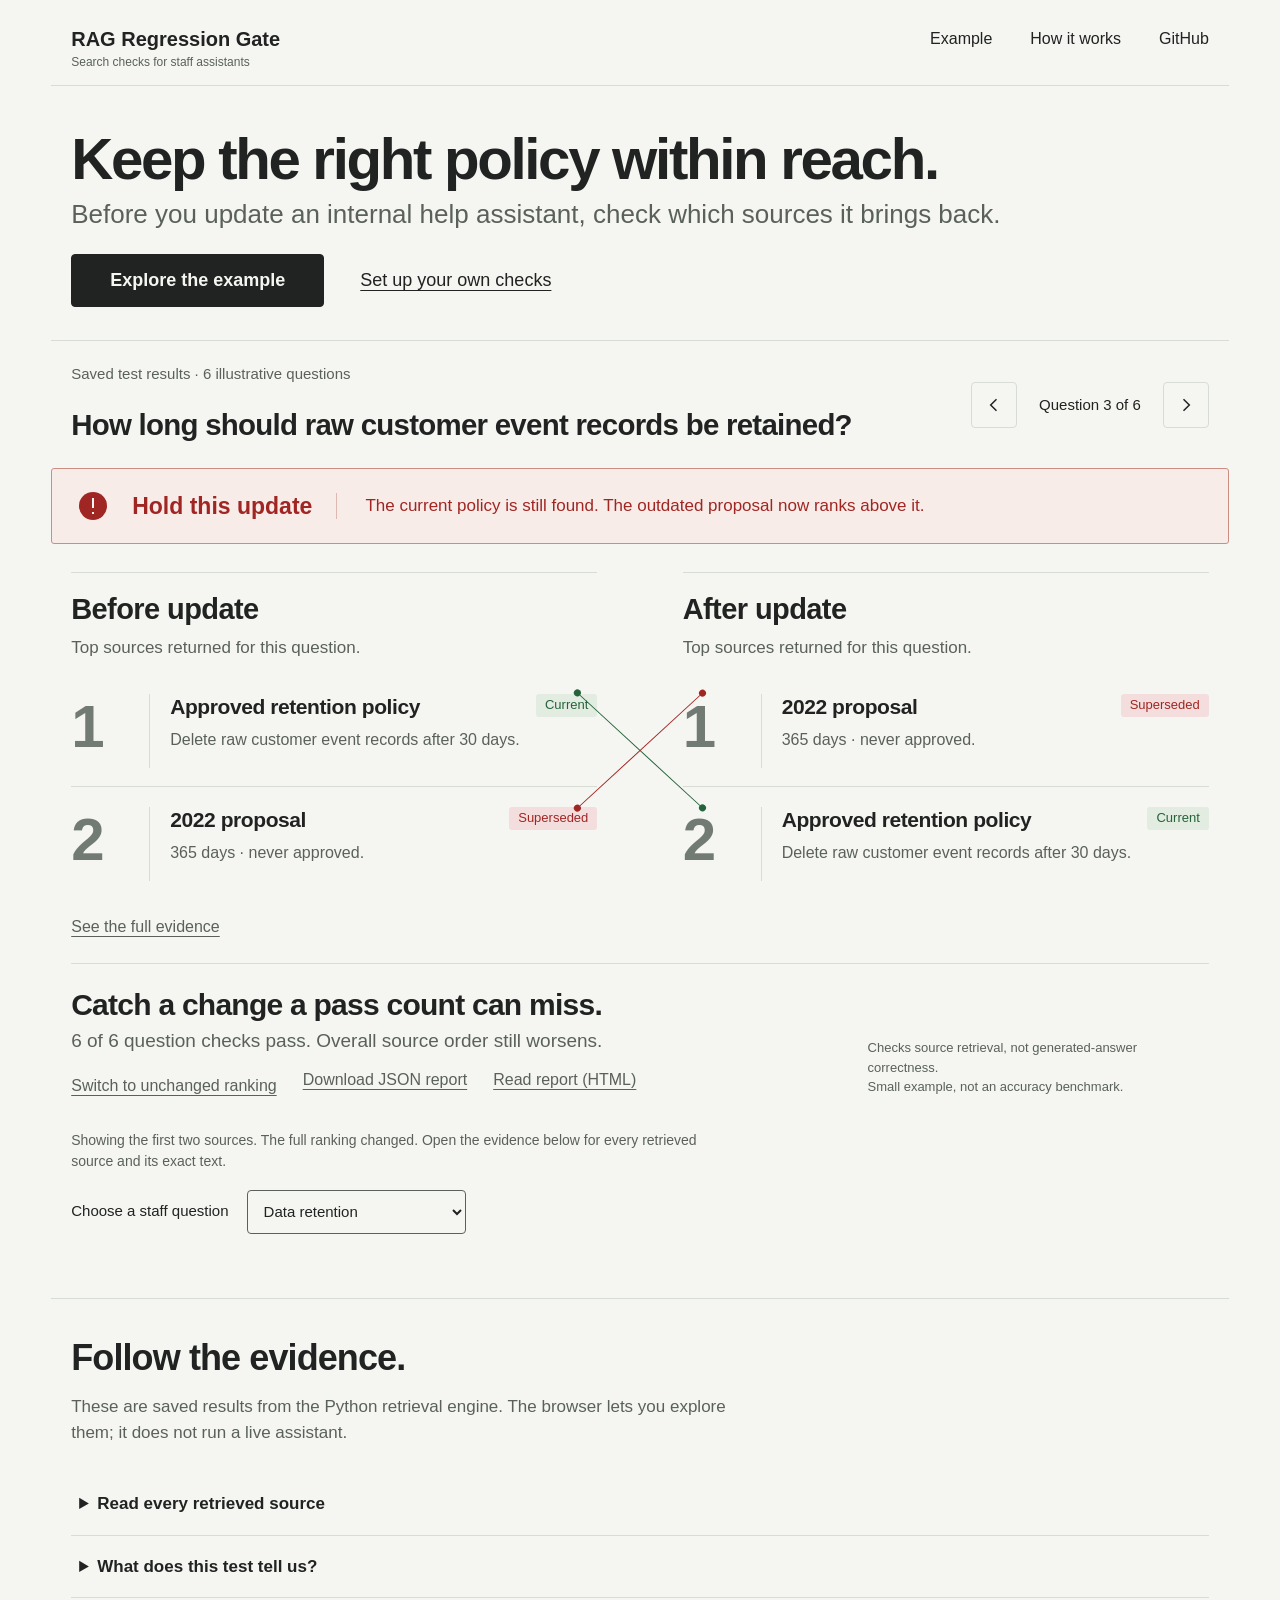
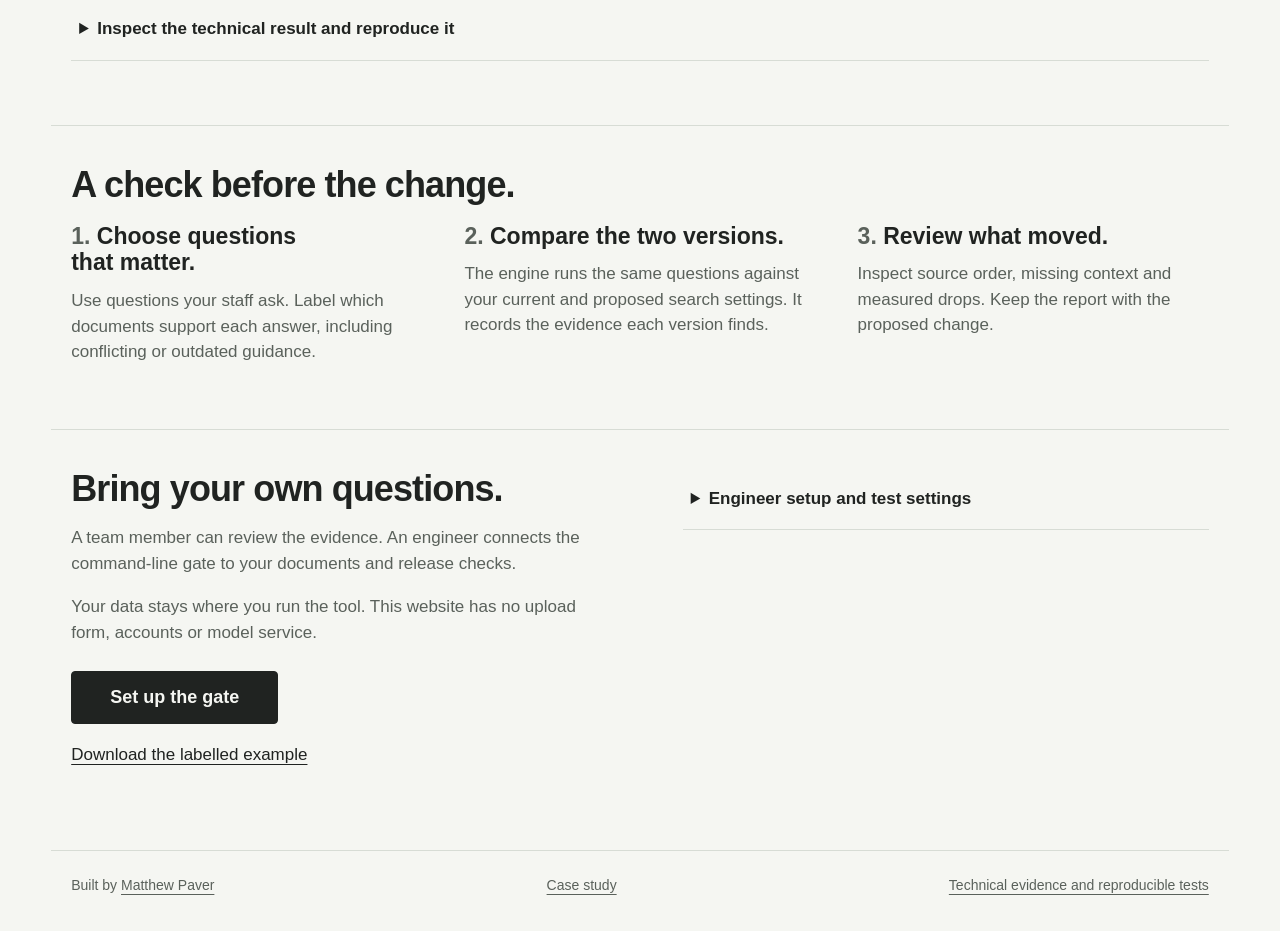
==== commit d504177a: "fix: clarify RAG report formats and connect the case study" ====
--- a/web/index.html
+++ b/web/index.html
@@ -20,7 +20,7 @@
   </section>
   <section class="explorer" id="example" aria-labelledby="question">
     <p class="caption">Saved test results · 6 illustrative questions</p>
-    <div class="question-heading"><h2 id="question" tabindex="-1">How long should raw customer event records be retained?</h2><div class="question-navigation"><button id="previous" aria-label="Previous question" disabled><svg viewBox="0 0 24 24" aria-hidden="true"><path d="m15 5-7 7 7 7"/></svg></button><span id="position" aria-label="Question 3 of 6">3 of 6</span><button id="next" aria-label="Next question" disabled><svg viewBox="0 0 24 24" aria-hidden="true"><path d="m9 5 7 7-7 7"/></svg></button></div></div>
+    <div class="question-heading"><h2 id="question" tabindex="-1">How long should raw customer event records be retained?</h2><div class="question-navigation"><button id="previous" aria-label="Previous question" disabled><svg viewBox="0 0 24 24" aria-hidden="true"><path d="m15 5-7 7 7 7"/></svg></button><span id="position" aria-label="Question 3 of 6">Question 3 of 6</span><button id="next" aria-label="Next question" disabled><svg viewBox="0 0 24 24" aria-hidden="true"><path d="m9 5 7 7-7 7"/></svg></button></div></div>
     <div class="decision" id="decision"><svg class="decision-icon" viewBox="0 0 30 30" aria-hidden="true"><circle cx="15" cy="15" r="14"/><path id="decision-mark" d="M15 7v10m0 4v2"/></svg><strong id="verdict">Hold this update</strong><p id="consequence">The current policy is still found. The outdated proposal now ranks above it.</p></div>
     <div class="rankings">
       <section class="ranking" aria-labelledby="before-title"><h3 id="before-title">Before update</h3><p class="muted">Top sources returned for this question.</p><ol id="before-sources"><li><span class="rank" aria-hidden="true">1</span><div><div class="source-heading"><h4>Approved retention policy</h4><span class="source-state current">Current</span></div><p>Delete raw customer event records after 30 days.</p></div></li><li><span class="rank" aria-hidden="true">2</span><div><div class="source-heading"><h4>2022 proposal</h4><span class="source-state superseded">Superseded</span></div><p>365 days · never approved.</p></div></li></ol></section>
@@ -29,7 +29,7 @@
     </div>
 
     <a class="evidence-link" href="#evidence">See the full evidence</a>
-    <div class="closing"><div><h2 id="result-heading">Catch a change a pass count can miss.</h2><p id="case-summary">6 of 6 question checks pass. Overall source order still worsens.</p><div class="closing-actions"><button id="switch-result" class="text-button" hidden disabled>Switch to unchanged ranking</button><a id="download" href="comparison.json" download>Download report</a></div></div><p class="boundary">Checks source retrieval, not generated-answer correctness.<br>Small example, not an accuracy benchmark.</p></div>
+    <div class="closing"><div><h2 id="result-heading">Catch a change a pass count can miss.</h2><p id="case-summary">6 of 6 question checks pass. Overall source order still worsens.</p><div class="closing-actions"><button id="switch-result" class="text-button" hidden disabled>Switch to unchanged ranking</button><a id="download" href="comparison.json" download>Download JSON report</a><a id="read-report" href="report.html">Read report (HTML)</a></div></div><p class="boundary">Checks source retrieval, not generated-answer correctness.<br>Small example, not an accuracy benchmark.</p></div>
     <p id="load-error" class="error" role="status" hidden>Interactive results could not load. Read the saved report below, or reload this page.</p>
     <p id="announcement" class="sr-only" role="status" aria-live="polite"></p>
     <noscript><p>JavaScript is off. The example above remains readable. <a href="report.html">Open all six questions in the offline report</a>.</p></noscript>
@@ -51,6 +51,6 @@
   --no-bootstrap --output reports/comparison.json \
   --html reports/report.html</code></pre><p>The deliberate regression returns exit 1. Replace the fixture with your labelled questions and documents, and choose the configs before testing. Do not tune on the test questions.</p><p>For a representative evaluation, remove <code>--no-bootstrap</code>. The default gate requires both a drop over 0.02 and a paired 95% bootstrap interval excluding zero. Invalid or incomparable input gives no verdict and exit 2.</p><p>Core retrieval uses Python’s standard library. Optional dense models require separate installation and explicit permission to download.</p></div></details></section>
 </main>
-<footer class="shell footer"><span>Built by <a href="https://matthewpaver.github.io/">Matthew Paver</a></span><a href="https://github.com/MatthewPaver/rag-retrieval-gate#results">Technical evidence and reproducible tests</a></footer>
+<footer class="shell footer"><span>Built by <a href="https://matthewpaver.github.io/">Matthew Paver</a></span><a href="https://matthewpaver.github.io/work/rag-regression-gate/">Case study</a><a href="https://github.com/MatthewPaver/rag-retrieval-gate#results">Technical evidence and reproducible tests</a></footer>
 </body>
 </html>
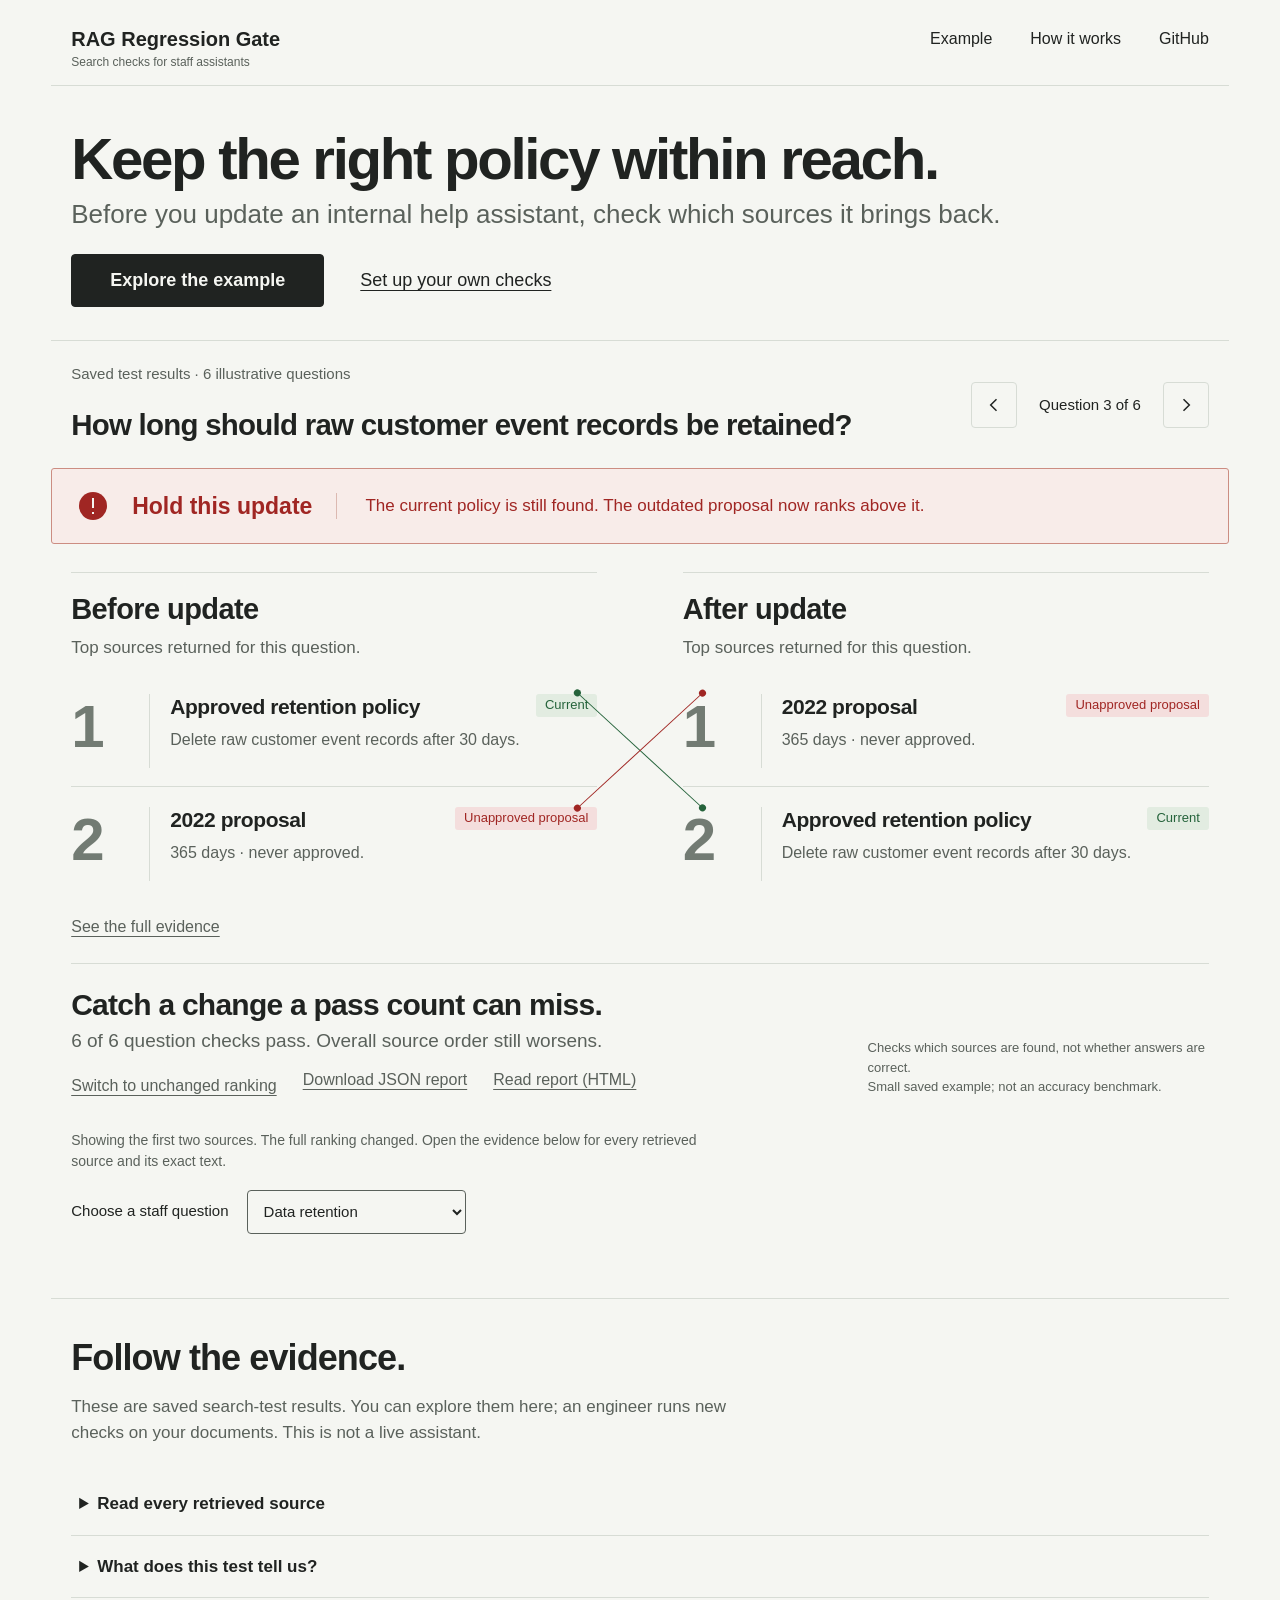
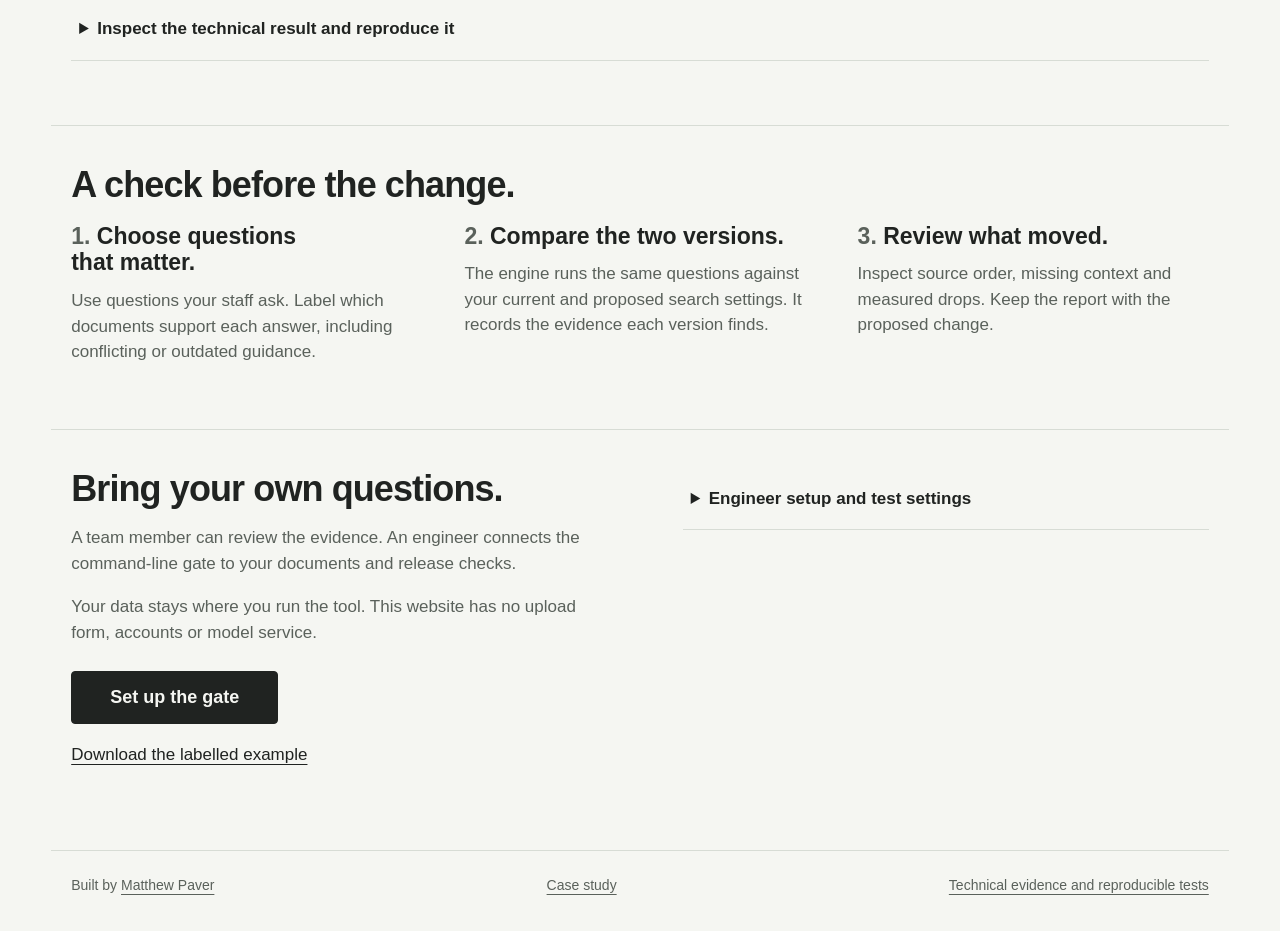
==== commit 322821df: "fix: explain search checks and label unapproved sources clearly" ====
--- a/web/index.html
+++ b/web/index.html
@@ -23,13 +23,13 @@
     <div class="question-heading"><h2 id="question" tabindex="-1">How long should raw customer event records be retained?</h2><div class="question-navigation"><button id="previous" aria-label="Previous question" disabled><svg viewBox="0 0 24 24" aria-hidden="true"><path d="m15 5-7 7 7 7"/></svg></button><span id="position" aria-label="Question 3 of 6">Question 3 of 6</span><button id="next" aria-label="Next question" disabled><svg viewBox="0 0 24 24" aria-hidden="true"><path d="m9 5 7 7-7 7"/></svg></button></div></div>
     <div class="decision" id="decision"><svg class="decision-icon" viewBox="0 0 30 30" aria-hidden="true"><circle cx="15" cy="15" r="14"/><path id="decision-mark" d="M15 7v10m0 4v2"/></svg><strong id="verdict">Hold this update</strong><p id="consequence">The current policy is still found. The outdated proposal now ranks above it.</p></div>
     <div class="rankings">
-      <section class="ranking" aria-labelledby="before-title"><h3 id="before-title">Before update</h3><p class="muted">Top sources returned for this question.</p><ol id="before-sources"><li><span class="rank" aria-hidden="true">1</span><div><div class="source-heading"><h4>Approved retention policy</h4><span class="source-state current">Current</span></div><p>Delete raw customer event records after 30 days.</p></div></li><li><span class="rank" aria-hidden="true">2</span><div><div class="source-heading"><h4>2022 proposal</h4><span class="source-state superseded">Superseded</span></div><p>365 days · never approved.</p></div></li></ol></section>
+      <section class="ranking" aria-labelledby="before-title"><h3 id="before-title">Before update</h3><p class="muted">Top sources returned for this question.</p><ol id="before-sources"><li><span class="rank" aria-hidden="true">1</span><div><div class="source-heading"><h4>Approved retention policy</h4><span class="source-state current">Current</span></div><p>Delete raw customer event records after 30 days.</p></div></li><li><span class="rank" aria-hidden="true">2</span><div><div class="source-heading"><h4>2022 proposal</h4><span class="source-state superseded">Unapproved proposal</span></div><p>365 days · never approved.</p></div></li></ol></section>
       <div class="rank-swap" aria-hidden="true"><span class="current-connector"></span><span class="old-connector"></span></div>
-      <section class="ranking" aria-labelledby="after-title"><h3 id="after-title">After update</h3><p class="muted">Top sources returned for this question.</p><ol id="after-sources"><li><span class="rank" aria-hidden="true">1</span><div><div class="source-heading"><h4>2022 proposal</h4><span class="source-state superseded">Superseded</span></div><p>365 days · never approved.</p></div></li><li><span class="rank" aria-hidden="true">2</span><div><div class="source-heading"><h4>Approved retention policy</h4><span class="source-state current">Current</span></div><p>Delete raw customer event records after 30 days.</p></div></li></ol></section>
+      <section class="ranking" aria-labelledby="after-title"><h3 id="after-title">After update</h3><p class="muted">Top sources returned for this question.</p><ol id="after-sources"><li><span class="rank" aria-hidden="true">1</span><div><div class="source-heading"><h4>2022 proposal</h4><span class="source-state superseded">Unapproved proposal</span></div><p>365 days · never approved.</p></div></li><li><span class="rank" aria-hidden="true">2</span><div><div class="source-heading"><h4>Approved retention policy</h4><span class="source-state current">Current</span></div><p>Delete raw customer event records after 30 days.</p></div></li></ol></section>
     </div>
 
     <a class="evidence-link" href="#evidence">See the full evidence</a>
-    <div class="closing"><div><h2 id="result-heading">Catch a change a pass count can miss.</h2><p id="case-summary">6 of 6 question checks pass. Overall source order still worsens.</p><div class="closing-actions"><button id="switch-result" class="text-button" hidden disabled>Switch to unchanged ranking</button><a id="download" href="comparison.json" download>Download JSON report</a><a id="read-report" href="report.html">Read report (HTML)</a></div></div><p class="boundary">Checks source retrieval, not generated-answer correctness.<br>Small example, not an accuracy benchmark.</p></div>
+    <div class="closing"><div><h2 id="result-heading">Catch a change a pass count can miss.</h2><p id="case-summary">6 of 6 question checks pass. Overall source order still worsens.</p><div class="closing-actions"><button id="switch-result" class="text-button" hidden disabled>Switch to unchanged ranking</button><a id="download" href="comparison.json" download>Download JSON report</a><a id="read-report" href="report.html">Read report (HTML)</a></div></div><p class="boundary">Checks which sources are found, not whether answers are correct.<br>Small saved example; not an accuracy benchmark.</p></div>
     <p id="load-error" class="error" role="status" hidden>Interactive results could not load. Read the saved report below, or reload this page.</p>
     <p id="announcement" class="sr-only" role="status" aria-live="polite"></p>
     <noscript><p>JavaScript is off. The example above remains readable. <a href="report.html">Open all six questions in the offline report</a>.</p></noscript>
@@ -38,9 +38,9 @@
   </section>
   <section class="evidence-section" id="evidence" aria-labelledby="evidence-heading">
     <h2 id="evidence-heading">Follow the evidence.</h2>
-    <p>These are saved results from the Python retrieval engine. The browser lets you explore them; it does not run a live assistant.</p>
+    <p>These are saved search-test results. You can explore them here; an engineer runs new checks on your documents. This is not a live assistant.</p>
     <details id="source-details"><summary>Read every retrieved source</summary><div id="source-evidence" class="source-evidence"><section><h3>Before update · all 3 retrieved sources</h3><ol><li><h4>Approved retention policy</h4><p>The approved retention standard deletes raw customer event records after 30 days.</p><code>retention-current</code></li><li><h4>2022 proposal</h4><p>A superseded 2022 proposal suggested retaining raw customer event records for 365 days; it was never approved.</p><code>retention-superseded</code></li><li><h4>Annual leave requests</h4><p>Annual leave requests should normally be submitted 16 days before travel.</p><code>leave-hard-negative</code></li></ol></section><section><h3>After update · all 3 retrieved sources</h3><ol><li><h4>2022 proposal</h4><p>A superseded 2022 proposal suggested retaining raw customer event records for 365 days; it was never approved.</p><code>retention-superseded</code></li><li><h4>Approved retention policy</h4><p>The approved retention standard deletes raw customer event records after 30 days.</p><code>retention-current</code></li><li><h4>Annual leave requests</h4><p>Annual leave requests should normally be submitted 16 days before travel.</p><code>leave-hard-negative</code></li></ol></section></div></details>
-    <details><summary>What does this test tell us?</summary><div class="detail-content"><p>The check asks whether labelled evidence is found and how highly it ranks. Finding the right policy somewhere in the results is different from putting it first.</p><p>This example compares 11 illustrative documents and 6 questions. It uses a 0.02 absolute drop threshold with the statistical significance check off. That makes it a small smoke test, not an accuracy benchmark.</p><p>A pass means no regression was detected under these settings. It does not prove an improvement, a safe release or correct generated answers. The existing refund result already puts an ended pilot first.</p></div></details>
+    <details><summary>What does this test tell us?</summary><div class="detail-content"><p>RAG means retrieval-augmented generation: an assistant finds source documents before writing an answer. This gate checks that search step, not the answer.</p><p>It checks whether the expected sources are found and where they rank. Finding the right policy somewhere is different from putting it first.</p><p>This example compares 11 illustrative documents and 6 questions. It uses a 0.02 absolute drop threshold with the statistical significance check off. That makes it a small smoke test, not an accuracy benchmark.</p><p>A pass means no regression was detected under these settings. It does not prove an improvement, a safe release or correct generated answers. The existing refund result already puts an ended pilot first.</p></div></details>
     <details><summary>Inspect the technical result and reproduce it</summary><div class="detail-content"><p>Candidate: <code id="run-name">candidate-chunk-12</code>. Top 3 retrieved sources per question.</p><div id="metric-summary"><p>Rank of the first relevant source (MRR): 0.9167 before, 0.8333 after. fail.</p><p>Quality of the source order (nDCG): 0.9385 before, 0.8770 after. fail.</p></div><p>The full report includes every metric, case check, configuration, source fingerprint and recorded resource cost. Cost is reported, not gated.</p><a id="full-report" href="report.html">Open the full offline report</a><p>From an installed checkout, reproduce the selected result:</p><pre><code id="reproduce">rag-gate gate --dataset fixtures/policies.json --k 3 --baseline configs/baseline.json --candidate configs/candidate-chunk-12.json --no-bootstrap --output reports/comparison.json --html reports/report.html</code></pre><p>Reports are unsigned. Content fingerprints identify recorded inputs; they do not prove authorship. Use evidence from a trusted run.</p></div></details>
   </section>
   <section class="how" id="how" aria-labelledby="how-heading"><h2 id="how-heading">A check before the change.</h2><ol><li><h3>Choose questions that matter.</h3><p>Use questions your staff ask. Label which documents support each answer, including conflicting or outdated guidance.</p></li><li><h3>Compare the two versions.</h3><p>The engine runs the same questions against your current and proposed search settings. It records the evidence each version finds.</p></li><li><h3>Review what moved.</h3><p>Inspect source order, missing context and measured drops. Keep the report with the proposed change.</p></li></ol></section>
